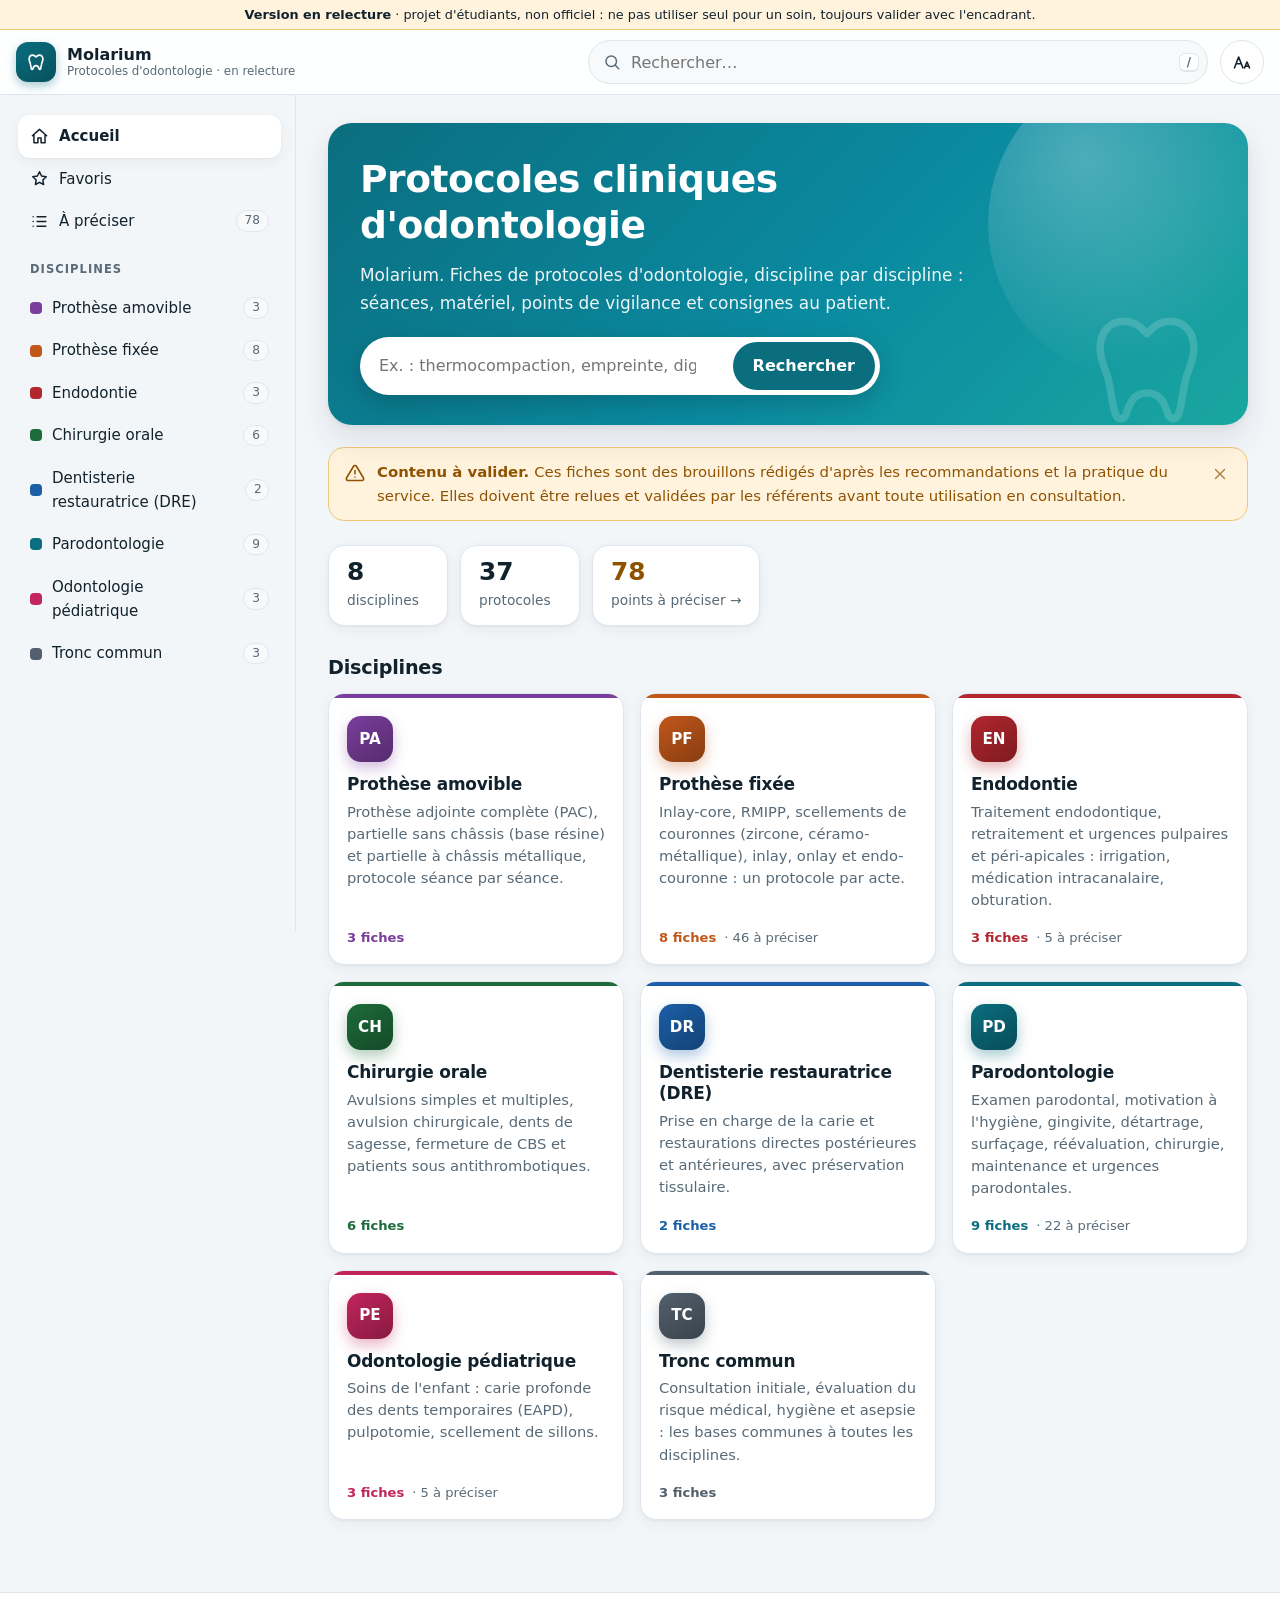
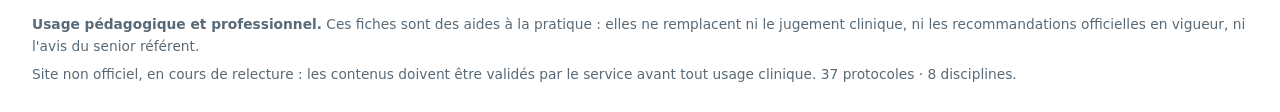
==== molarium-github (4)/index.html @ 72cf645a "Add files via upload" ====
<!DOCTYPE html>
<html lang="fr">
<head>
  <meta charset="utf-8">
  <meta name="viewport" content="width=device-width, initial-scale=1, viewport-fit=cover">
  <title>Molarium – Protocoles d'odontologie</title>
  <meta name="robots" content="noindex, nofollow, noarchive">
  <meta name="description" content="Molarium : fiches de protocoles d'odontologie (version en relecture).">
  <meta name="theme-color" content="#0b6e7f">
  <meta name="color-scheme" content="light">
  <meta name="apple-mobile-web-app-capable" content="yes">
  <meta name="apple-mobile-web-app-title" content="Molarium">
  <link rel="icon" href="data:image/svg+xml,%3Csvg xmlns='http://www.w3.org/2000/svg' viewBox='0 0 32 32'%3E%3Crect width='32' height='32' rx='8' fill='%230b6e7f'/%3E%3Cpath d='M16 10c-1.3-1.5-3-2.300-4.800-2.300C8.500 7.700 7 10 7 12.800c0 2.300.9 3.700 1.500 5.700.5 2.100.6 4.600 1.300 6.300.3 1 1.500 1 1.800 0 .6-1.500 1-4 4.400-4s3.800 2.500 4.400 4c.3 1 1.500 1 1.800 0 .7-1.700.8-4.200 1.300-6.300.6-2 1.500-3.400 1.500-5.700 0-2.800-1.500-5.100-4.200-5.100-1.800 0-3.500.8-4.800 2.300z' fill='none' stroke='%23fff' stroke-width='1.600' stroke-linejoin='round'/%3E%3C/svg%3E">
  <link rel="stylesheet" href="css/style.css">
</head>
<body>
  <a class="skip" href="#main">Aller au contenu</a>
  <div class="beta-bar" role="note"><strong>Version en relecture</strong> · projet d'étudiants, non officiel : ne pas utiliser seul pour un soin, toujours valider avec l'encadrant.</div>

  <header class="topbar">
    <div class="topbar-in">
      <button class="icon-btn only-narrow" id="menuBtn" type="button" aria-label="Ouvrir le menu des disciplines" aria-controls="sidebar" aria-expanded="false"></button>
      <a class="brand" href="#/" aria-label="Accueil">
        <span class="brand-mark" id="brandMark" aria-hidden="true"></span>
        <span class="brand-txt"><strong>Molarium</strong><small>Protocoles d'odontologie · en relecture</small></span>
      </a>
      <div class="search-wrap">
        <form class="search" role="search" id="searchForm" autocomplete="off">
          <span class="search-ico" id="searchIco" aria-hidden="true"></span>
          <input id="q" type="search" placeholder="Rechercher…" aria-label="Rechercher" aria-autocomplete="list" aria-controls="suggest" enterkeyhint="search">
          <kbd class="only-wide" aria-hidden="true">/</kbd>
        </form>
        <div class="suggest" id="suggest" role="listbox" hidden></div>
      </div>
      <button class="icon-btn" id="textBtn" type="button" aria-label="Taille du texte" title="Taille du texte"></button>
    </div>
  </header>

  <div class="shell">
    <aside class="sidebar" id="sidebar" aria-label="Disciplines"></aside>
    <div class="scrim" id="scrim"></div>
    <main id="main" tabindex="-1"></main>
  </div>

  <nav class="tabbar" id="tabbar" aria-label="Navigation principale"></nav>

  <footer class="footer">
    <div class="foot-in">
      <p><strong>Usage pédagogique et professionnel.</strong> Ces fiches sont des aides à la pratique : elles ne remplacent ni le jugement clinique, ni les recommandations officielles en vigueur, ni l'avis du senior référent.</p>
      <p class="muted">Site non officiel, en cours de relecture : les contenus doivent être validés par le service avant tout usage clinique. <span id="footStats"></span></p>
    </div>
  </footer>

  <script src="data/commun.js"></script>
  <script src="data/prothese-amovible.js"></script>
  <script src="data/prothese-fixee.js"></script>
  <script src="data/endodontie.js"></script>
  <script src="data/chirurgie.js"></script>
  <script src="data/dre.js"></script>
  <script src="data/parodontologie.js"></script>
  <script src="data/pedodontie.js"></script>
  <script src="js/app.js"></script>
</body>
</html>
---- molarium-github (4)/css/style.css ----
/* ============ Jetons de design ============ */
:root{
  color-scheme:light;
  --bg:#f3f6f9; --surface:#ffffff; --surface-2:#f7f9fb; --ink:#12222d; --muted:#586a77; --line:#e0e6ed;
  --brand:#0b6e7f; --brand-ink:#ffffff; --brand-soft:#e1f1f3; --brand-strong:#07505c;
  --warn:#8f5200; --warn-bg:#fff3de; --warn-line:#f0c677;
  --danger:#9d2327; --danger-bg:#fdeced; --danger-line:#efb1b3;
  --ok:#1b6a39; --ok-bg:#e5f4ea;
  --radius:16px; --radius-sm:10px;
  --shadow-1:0 1px 2px rgba(18,34,45,.05),0 4px 14px rgba(18,34,45,.05);
  --shadow-2:0 2px 6px rgba(18,34,45,.06),0 14px 32px rgba(18,34,45,.10);
  --topbar-h:64px; --tocbar-h:50px; --sidebar-w:296px; --tabbar-h:62px;
  --font:"Inter",system-ui,-apple-system,"Segoe UI",Roboto,"Helvetica Neue",Arial,sans-serif;
  --d:var(--brand); --scale:1;
}
*{box-sizing:border-box}
html{font-size:calc(100% * var(--scale));scroll-behavior:smooth;scroll-padding-top:calc(var(--topbar-h) + var(--tocbar-h) + 56px);-webkit-text-size-adjust:100%}
body{margin:0;background:var(--bg);color:var(--ink);font:400 1rem/1.62 var(--font);-webkit-font-smoothing:antialiased;text-rendering:optimizeLegibility}
a{color:var(--brand)}
h1,h2,h3{line-height:1.22;margin:0 0 .5em;letter-spacing:-.012em}
h1{font-size:clamp(1.65rem,3.4vw,2.35rem);font-weight:760}
h2{font-size:1.2rem;font-weight:700}
h3{font-size:1.04rem;font-weight:650}
p{margin:0 0 .8em}
.muted{color:var(--muted)}
button{font:inherit;color:inherit}
svg{display:block}
:focus-visible{outline:3px solid var(--brand);outline-offset:2px;border-radius:6px}
.skip{position:absolute;left:-999px;top:0;background:var(--brand);color:var(--brand-ink);padding:8px 14px;z-index:200}
.skip:focus{left:8px;top:8px}
.icon-btn.only-narrow,.only-narrow{display:none}
@media (prefers-reduced-motion:reduce){*{transition:none!important;animation:none!important;scroll-behavior:auto!important}}

/* ============ Barre du haut ============ */
.topbar{position:sticky;top:0;z-index:80;background:color-mix(in srgb,var(--surface) 92%,transparent);backdrop-filter:saturate(160%) blur(12px);-webkit-backdrop-filter:saturate(160%) blur(12px);border-bottom:1px solid var(--line);padding-top:env(safe-area-inset-top)}
.topbar-in{height:var(--topbar-h);display:flex;align-items:center;gap:12px;padding:0 16px;max-width:1500px;margin:0 auto}
.brand{display:flex;align-items:center;gap:11px;text-decoration:none;color:var(--ink);flex:none}
.brand-mark{display:grid;place-items:center;width:40px;height:40px;border-radius:12px;background:linear-gradient(145deg,var(--brand),var(--brand-strong));color:#fff;box-shadow:0 4px 10px color-mix(in srgb,var(--brand) 35%,transparent)}
.brand-txt{display:flex;flex-direction:column;line-height:1.15}
.brand-txt strong{font-size:1rem;font-weight:740}
.brand-txt small{color:var(--muted);font-size:.74rem}
.search-wrap{position:relative;flex:1;max-width:620px;margin-left:auto}
.search{display:flex;align-items:center;gap:8px;background:var(--surface-2);border:1px solid var(--line);border-radius:999px;padding:0 8px 0 14px;height:44px;transition:border-color .15s,box-shadow .15s,background .15s}
.search:focus-within{border-color:var(--brand);background:var(--surface);box-shadow:0 0 0 4px color-mix(in srgb,var(--brand) 18%,transparent)}
.search-ico{color:var(--muted);display:grid}
.search input{flex:1;min-width:0;border:0;background:transparent;font:inherit;font-size:1rem;color:var(--ink);outline:none;height:100%}
.search input::-webkit-search-cancel-button{display:none}
kbd{font:600 .74rem var(--font);color:var(--muted);border:1px solid var(--line);border-bottom-width:2px;border-radius:6px;padding:1px 7px;background:var(--surface)}
.icon-btn{flex:none;display:grid;place-items:center;width:44px;height:44px;border-radius:50%;border:1px solid var(--line);background:var(--surface);color:var(--ink);cursor:pointer;transition:background .15s,border-color .15s}
.icon-btn:hover{background:var(--brand-soft);border-color:var(--brand)}
.icon-btn[aria-pressed="true"]{background:var(--brand-soft);border-color:var(--brand);color:var(--brand)}
.suggest{position:absolute;left:0;right:0;top:calc(100% + 8px);background:var(--surface);border:1px solid var(--line);border-radius:var(--radius);box-shadow:var(--shadow-2);overflow:hidden;z-index:90;max-height:70vh;overflow-y:auto}
.suggest a{display:flex;align-items:center;gap:12px;padding:11px 14px;text-decoration:none;color:var(--ink);border-bottom:1px solid var(--line)}
.suggest a:last-child{border-bottom:0}
.suggest a:hover,.suggest a.on{background:var(--brand-soft)}
.suggest .dot{width:10px;height:10px;border-radius:50%;background:var(--d);flex:none}
.suggest small{display:block;color:var(--muted);font-size:.8rem}
.suggest .all{justify-content:center;color:var(--brand);font-weight:650}

/* ============ Cadre ============ */
.shell{display:grid;grid-template-columns:var(--sidebar-w) minmax(0,1fr);max-width:1500px;margin:0 auto;min-height:calc(100vh - var(--topbar-h))}
main{padding:28px 32px 72px;outline:none;min-width:0}
.sidebar{position:sticky;top:var(--topbar-h);align-self:start;height:calc(100vh - var(--topbar-h));overflow-y:auto;padding:20px 14px 28px 18px;border-right:1px solid var(--line);scrollbar-width:thin}
.side-link,.side-disc{display:flex;align-items:center;gap:10px;width:100%;padding:9px 12px;border-radius:12px;color:var(--ink);text-decoration:none;border:0;background:transparent;cursor:pointer;text-align:left;font-size:.94rem}
.side-link:hover,.side-disc:hover{background:var(--surface)}
.side-link.on,.side-disc.on{background:var(--surface);box-shadow:var(--shadow-1);font-weight:650}
.side-link .badge,.side-disc .badge{margin-left:auto;font-size:.76rem;color:var(--muted);background:var(--surface-2);border:1px solid var(--line);border-radius:999px;padding:0 8px;min-width:24px;text-align:center}
.side-title{margin:18px 12px 8px;font-size:.72rem;letter-spacing:.09em;text-transform:uppercase;color:var(--muted);font-weight:700}
.side-disc .dot{width:12px;height:12px;border-radius:4px;background:var(--d);flex:none}
.side-sub{margin:2px 0 8px 22px;padding-left:10px;border-left:2px solid var(--line);display:none}
.side-disc.on+.side-sub{display:block}
.side-sub a{display:block;padding:6px 10px;border-radius:8px;color:var(--muted);text-decoration:none;font-size:.88rem;line-height:1.35}
.side-sub a:hover{color:var(--ink);background:var(--surface)}
.side-sub a.on{color:var(--brand);font-weight:650;background:var(--brand-soft)}
.scrim{display:none}

/* ============ Bandeau d'avertissement ============ */
.banner{display:flex;gap:12px;align-items:flex-start;background:var(--warn-bg);border:1px solid var(--warn-line);color:var(--warn);border-radius:var(--radius);padding:12px 16px;margin-bottom:24px;font-size:.93rem}
.banner svg{flex:none;margin-top:3px}
.banner p{margin:0}
.banner button{margin-left:auto;flex:none;background:none;border:0;color:inherit;cursor:pointer;opacity:.7;padding:2px}

/* ============ Accueil ============ */
.hero{position:relative;overflow:hidden;border-radius:24px;padding:34px 32px 30px;margin-bottom:22px;color:#fff;background:linear-gradient(135deg,#0b6e7f 0%,#0a8aa0 55%,#1aa6a0 100%);box-shadow:var(--shadow-2)}
.hero::after{content:"";position:absolute;right:-60px;top:-60px;width:320px;height:320px;border-radius:50%;background:radial-gradient(circle at 30% 30%,rgba(255,255,255,.26),rgba(255,255,255,0) 68%)}
.hero h1{color:#fff;margin-bottom:.35em;max-width:18ch}
.hero p{color:rgba(255,255,255,.92);max-width:56ch;font-size:1.06rem;margin-bottom:20px}
.hero-search{display:flex;gap:8px;max-width:520px;background:#fff;border-radius:999px;padding:5px;box-shadow:0 8px 24px rgba(0,0,0,.18)}
.hero-search input{flex:1;min-width:0;border:0;background:transparent;font:inherit;font-size:1rem;padding:0 14px;color:#12222d;outline:none}
.hero-search button{border:0;border-radius:999px;background:var(--brand);color:#fff;font-weight:650;padding:11px 20px;cursor:pointer}
.hero-tooth{position:absolute;right:26px;bottom:-18px;width:150px;height:150px;color:rgba(255,255,255,.16)}
.stats{display:flex;flex-wrap:wrap;gap:12px;margin:0 0 26px}
.stat{background:var(--surface);border:1px solid var(--line);border-radius:var(--radius);padding:12px 18px;min-width:120px;box-shadow:var(--shadow-1)}
.stat b{display:block;font-size:1.55rem;line-height:1.15;font-weight:760}
.stat span{color:var(--muted);font-size:.86rem}
.stat.link{text-decoration:none;color:inherit;transition:transform .15s,border-color .15s}
.stat.link:hover{transform:translateY(-2px);border-color:var(--warn-line)}
.stat.link b{color:var(--warn)}
.section-title{display:flex;align-items:baseline;gap:10px;margin:30px 0 14px}
.section-title h2{margin:0}
.section-title a{margin-left:auto;font-size:.9rem;text-decoration:none}
.grid{display:grid;grid-template-columns:repeat(auto-fill,minmax(250px,1fr));gap:16px}
.card{position:relative;display:flex;flex-direction:column;gap:6px;background:var(--surface);border:1px solid var(--line);border-radius:var(--radius);padding:18px 18px 16px;text-decoration:none;color:var(--ink);box-shadow:var(--shadow-1);transition:transform .16s,box-shadow .16s,border-color .16s;overflow:hidden}
.card::before{content:"";position:absolute;left:0;right:0;top:0;height:4px;background:var(--d)}
.card:hover{transform:translateY(-3px);box-shadow:var(--shadow-2);border-color:color-mix(in srgb,var(--d) 50%,var(--line))}
.card h3{margin:0;font-size:1.06rem}
.card p{margin:0;color:var(--muted);font-size:.92rem;line-height:1.5}
.card .meta{margin-top:auto;padding-top:10px;display:flex;align-items:center;gap:8px;font-size:.82rem;color:var(--muted)}
.card .meta b{color:var(--d);font-weight:700}
.badge-ico{display:grid;place-items:center;width:46px;height:46px;border-radius:14px;font-weight:760;font-size:.95rem;color:#fff;margin:4px 0 6px;background:linear-gradient(145deg,var(--d),color-mix(in srgb,var(--d) 70%,#000));box-shadow:0 6px 14px color-mix(in srgb,var(--d) 35%,transparent)}
.rail{display:flex;gap:12px;overflow-x:auto;padding:2px 2px 12px;scroll-snap-type:x proximity;scrollbar-width:thin}
.rail .pcard{flex:0 0 min(280px,78vw);scroll-snap-align:start}

/* ============ Fil d'Ariane, entêtes ============ */
.crumbs{display:flex;flex-wrap:wrap;gap:6px;font-size:.86rem;color:var(--muted);margin-bottom:14px}
.crumbs a{color:var(--muted);text-decoration:none}
.crumbs a:hover{color:var(--brand);text-decoration:underline}
.page-head{position:relative;border:1px solid var(--line);border-radius:22px;padding:24px 26px 22px;margin-bottom:22px;background:linear-gradient(135deg,color-mix(in srgb,var(--d) 13%,var(--surface)),var(--surface) 62%);box-shadow:var(--shadow-1);overflow:hidden}
.page-head::before{content:"";position:absolute;left:0;top:0;bottom:0;width:6px;background:var(--d)}
.page-head h1{margin-bottom:.3em}
.psum{color:var(--muted);font-size:1.04rem;max-width:72ch;margin-bottom:0}

/* ============ Cartes de protocole ============ */
.plist{display:grid;gap:12px;grid-template-columns:repeat(auto-fill,minmax(min(100%,420px),1fr))}
.pcard{position:relative;display:flex;flex-direction:column;gap:6px;background:var(--surface);border:1px solid var(--line);border-radius:var(--radius);padding:16px 18px 14px;text-decoration:none;color:var(--ink);box-shadow:var(--shadow-1);transition:transform .15s,box-shadow .15s,border-color .15s}
.pcard::before{content:"";position:absolute;left:0;top:14px;bottom:14px;width:4px;border-radius:0 4px 4px 0;background:var(--d)}
.pcard:hover{transform:translateY(-2px);box-shadow:var(--shadow-2);border-color:color-mix(in srgb,var(--d) 45%,var(--line))}
.pcard h3{margin:0;padding-right:34px}
.pcard p{margin:0;color:var(--muted);font-size:.9rem;line-height:1.5;display:-webkit-box;-webkit-line-clamp:3;-webkit-box-orient:vertical;overflow:hidden}
.pcard .disc{font-size:.78rem;font-weight:650;color:var(--d);letter-spacing:.02em}
.pcard .fav{position:absolute;right:8px;top:8px}
.fav-btn{display:grid;place-items:center;width:38px;height:38px;border-radius:50%;border:0;background:transparent;color:var(--muted);cursor:pointer}
.fav-btn:hover{background:var(--brand-soft);color:var(--brand)}
.fav-btn.on{color:#e0a100}
.fav-btn.on svg{fill:currentColor}

/* ============ Pastilles ============ */
.chips{display:flex;flex-wrap:wrap;gap:7px;margin:8px 0 0}
.chip{font-size:.76rem;line-height:1.5;padding:1px 10px;border-radius:999px;background:var(--brand-soft);color:var(--brand);font-weight:650;white-space:nowrap}
.chip.draft{background:var(--warn-bg);color:var(--warn);border:1px solid var(--warn-line)}
.chip.valid{background:var(--ok-bg);color:var(--ok)}
.chip.plain{background:var(--surface-2);color:var(--muted);border:1px solid var(--line);font-weight:550}
.chip.src{background:var(--surface);color:var(--ok);border:1px solid color-mix(in srgb,var(--ok) 45%,var(--line));font-weight:650;white-space:normal}
.chip.todo-c{background:var(--warn-bg);color:var(--warn);border:1px dashed var(--warn-line)}
.chip.hosp{background:var(--brand);color:var(--brand-ink)}
.todo{background:var(--warn-bg);color:var(--warn);border:1px dashed var(--warn-line);border-radius:6px;padding:0 6px;font-size:.88em}

/* ============ Boutons ============ */
.actions{display:flex;flex-wrap:wrap;gap:8px;margin:16px 0 0}
.btn{display:inline-flex;align-items:center;gap:8px;font-size:.9rem;font-weight:550;padding:9px 14px;min-height:42px;border-radius:12px;border:1px solid var(--line);background:var(--surface);color:var(--ink);cursor:pointer;text-decoration:none;transition:border-color .15s,color .15s,background .15s}
.btn:hover{border-color:var(--brand);color:var(--brand)}
.btn.on{background:var(--brand-soft);border-color:var(--brand);color:var(--brand)}
.btn.primary{background:var(--brand);color:var(--brand-ink);border-color:var(--brand)}
.btn.primary:hover{background:var(--brand-strong);color:#fff}
.btn.fav-on svg{fill:#e0a100;color:#e0a100}

/* ============ Page protocole ============ */
.pwrap{display:grid;grid-template-columns:minmax(0,1fr);gap:28px}
@media (min-width:1280px){.pwrap{grid-template-columns:minmax(0,1fr) 220px}}
.toc-side{display:none}
@media (min-width:1280px){
  .toc-side{display:block;position:sticky;top:calc(var(--topbar-h) + 18px);align-self:start;font-size:.88rem}
  .toc-bar{display:none}
}
.toc-side strong{display:block;margin-bottom:8px;color:var(--muted);text-transform:uppercase;letter-spacing:.08em;font-size:.72rem}
.toc-side a{display:block;padding:6px 12px;border-left:2px solid var(--line);color:var(--muted);text-decoration:none;line-height:1.35}
.toc-side a:hover{color:var(--ink);border-color:var(--brand)}
.toc-side a.on{color:var(--brand);border-color:var(--brand);font-weight:650;background:linear-gradient(90deg,var(--brand-soft),transparent)}
.toc-bar{position:sticky;top:calc(var(--topbar-h) + env(safe-area-inset-top));z-index:50;margin:0 -32px 16px;padding:6px 32px;height:var(--tocbar-h);align-items:center;background:color-mix(in srgb,var(--bg) 92%,transparent);backdrop-filter:blur(10px);-webkit-backdrop-filter:blur(10px);display:flex;gap:8px;overflow-x:auto;scrollbar-width:none;border-bottom:1px solid var(--line)}
.toc-bar::-webkit-scrollbar{display:none}
.toc-bar a{flex:none;text-decoration:none;font-size:.84rem;font-weight:550;color:var(--muted);padding:5px 12px;border-radius:999px;border:1px solid var(--line);background:var(--surface)}
.toc-bar a.on{background:var(--brand);border-color:var(--brand);color:var(--brand-ink)}
@media (min-width:1280px){.toc-bar{display:none}}

.acc{background:var(--surface);border:1px solid var(--line);border-radius:var(--radius);margin-bottom:14px;box-shadow:var(--shadow-1);overflow:clip}
.acc>summary{display:flex;align-items:center;gap:10px;padding:15px 18px;cursor:pointer;list-style:none;user-select:none}
.acc>summary::-webkit-details-marker{display:none}
.acc>summary h2{margin:0;flex:1;font-size:1.1rem}
.acc>summary .chev{color:var(--muted);transition:transform .2s}
.acc[open]>summary .chev{transform:rotate(180deg)}
.acc>summary .cnt{font-size:.78rem;color:var(--muted);background:var(--surface-2);border:1px solid var(--line);border-radius:999px;padding:0 9px}
.acc-body{padding:2px 20px 18px}
.acc ul{margin:0;padding-left:1.2em}
.acc li{margin:.32em 0}
.acc.hosp{border:2px solid var(--brand);background:linear-gradient(180deg,var(--brand-soft),var(--surface) 70%)}
.acc.hosp>summary h2{color:var(--brand-strong)}
.acc.alert{background:var(--danger-bg);border-color:var(--danger-line)}
.acc.alert>summary h2{color:var(--danger)}
.acc.todo-acc{background:var(--warn-bg);border-color:var(--warn-line);box-shadow:none}
.acc.todo-acc>summary h2{color:var(--warn)}
.two{display:grid;grid-template-columns:1fr 1fr;gap:16px}
.two>div h3{font-size:.84rem;text-transform:uppercase;letter-spacing:.07em;color:var(--muted);margin-bottom:6px}
.refs li{font-size:.9rem;color:var(--muted);word-break:break-word}
.hint{font-size:.88rem;color:var(--muted);margin:0 0 8px}

/* ============ Étapes ============ */
.progress-wrap{padding:4px 0 14px}
.progress{display:flex;align-items:center;gap:12px;font-size:.84rem;color:var(--muted)}
.progress .bar{flex:1;height:8px;background:var(--line);border-radius:99px;overflow:hidden}
.progress .bar i{display:block;height:100%;width:0;background:linear-gradient(90deg,var(--brand),#1aa6a0);border-radius:99px;transition:width .3s}
.steps{list-style:none;margin:0;padding:0;counter-reset:step}
.step{scroll-margin-top:calc(var(--topbar-h) + var(--tocbar-h) + 64px);position:relative;display:grid;grid-template-columns:44px 1fr;gap:14px;padding:6px 0 22px}
.step::before{content:"";position:absolute;left:21px;top:46px;bottom:0;width:2px;background:var(--line)}
.step:last-child{padding-bottom:4px}
.step:last-child::before{display:none}
.step-n{counter-increment:step;position:relative;z-index:1;width:44px;height:44px;border-radius:50%;border:2px solid var(--brand);background:var(--surface);color:var(--brand);display:grid;place-items:center;font-weight:740;font-size:1rem;cursor:pointer;transition:background .15s,color .15s,transform .1s}
.step-n::before{content:counter(step)}
.step-n:active{transform:scale(.94)}
.step.done .step-n{background:var(--brand);color:var(--brand-ink)}
.step.done .step-n::before{content:"✓"}
.step.done::before{background:var(--brand)}
.step.done h3{color:var(--muted);text-decoration:line-through;text-decoration-thickness:1px}
.step h3{margin:10px 0 6px}
.step-body ul{margin:.2em 0 .3em;padding-left:1.15em}
.step-body li{margin:.28em 0}
.mat{display:flex;flex-wrap:wrap;align-items:center;gap:6px;margin-top:10px}
.mat .lbl{font-size:.74rem;font-weight:700;letter-spacing:.07em;text-transform:uppercase;color:var(--muted);margin-right:2px}
.mat .m{font-size:.8rem;background:var(--surface-2);border:1px solid var(--line);border-radius:8px;padding:2px 9px;color:var(--ink)}
.valid{display:inline-flex;align-items:center;gap:7px;margin-top:10px;font-size:.86rem;font-weight:650;color:var(--ok);background:var(--ok-bg);border-radius:10px;padding:5px 11px}
.tip{margin-top:10px;font-size:.9rem;color:var(--muted);border-left:3px solid var(--brand);padding:2px 0 2px 12px}
.reset{font-size:.84rem;background:none;border:0;color:var(--muted);cursor:pointer;text-decoration:underline;padding:6px 0}

/* ============ Recherche, vides, liens ============ */
mark{background:#ffe27a;color:#000;border-radius:3px;padding:0 2px}
.empty{padding:44px 0;text-align:center;color:var(--muted)}
.todo-list{margin:0;padding:0;list-style:none}
.todo-list li{margin:.35em 0}
.todo-disc{margin:22px 0 10px;display:flex;align-items:center;gap:10px}
.todo-disc i{width:12px;height:12px;border-radius:4px;background:var(--d)}
.todo-disc h2{margin:0}
.todo-card{background:var(--surface);border:1px solid var(--line);border-radius:var(--radius);padding:14px 18px;margin-bottom:12px;box-shadow:var(--shadow-1)}
.todo-card h3{margin:0 0 6px;display:flex;gap:8px;align-items:baseline;flex-wrap:wrap}
.todo-card h3 a{color:var(--ink);text-decoration:none}
.todo-card h3 a:hover{color:var(--brand)}
.todo-card ul{margin:0;padding-left:1.2em;font-size:.92rem}
.toolbar{display:flex;flex-wrap:wrap;gap:8px;align-items:center;margin:0 0 6px}
.filters{display:flex;gap:8px;overflow-x:auto;padding-bottom:6px;scrollbar-width:thin}
.filters button{flex:none;border:1px solid var(--line);background:var(--surface);border-radius:999px;padding:6px 14px;cursor:pointer;font-size:.88rem}
.filters button.on{background:var(--brand);color:var(--brand-ink);border-color:var(--brand)}

/* ============ Pied de page, barre mobile ============ */
.footer{border-top:1px solid var(--line);background:var(--surface);font-size:.86rem;color:var(--muted)}
.foot-in{max-width:1500px;margin:0 auto;padding:20px 32px}
.footer p{margin:0 0 6px}
.tabbar{display:none}
.toast{position:fixed;left:50%;bottom:calc(var(--tabbar-h) + 24px + env(safe-area-inset-bottom));transform:translateX(-50%);background:var(--ink);color:var(--bg);padding:10px 18px;border-radius:999px;font-size:.9rem;z-index:300;box-shadow:var(--shadow-2)}

/* ============ Tablette et téléphone ============ */
@media (max-width:1000px){
  .icon-btn.only-narrow{display:grid}
  .only-narrow{display:grid}
  .only-wide{display:none}
  .shell{grid-template-columns:1fr}
  main{padding:20px 16px 96px}
  .sidebar{position:fixed;left:0;top:0;bottom:0;height:auto;width:min(86vw,340px);z-index:120;background:var(--bg);transform:translateX(-102%);transition:transform .25s ease;padding-top:calc(20px + env(safe-area-inset-top));box-shadow:var(--shadow-2)}
  .sidebar.open{transform:none}
  .scrim{display:block;position:fixed;inset:0;background:rgba(8,18,24,.5);z-index:110;opacity:0;pointer-events:none;transition:opacity .25s}
  .scrim.on{opacity:1;pointer-events:auto}
  .toc-bar{margin:0 -16px 14px;padding:6px 16px}
  .tabbar{display:grid;grid-template-columns:repeat(4,1fr);position:fixed;left:0;right:0;bottom:0;z-index:90;height:calc(var(--tabbar-h) + env(safe-area-inset-bottom));padding-bottom:env(safe-area-inset-bottom);background:color-mix(in srgb,var(--surface) 94%,transparent);backdrop-filter:blur(14px);-webkit-backdrop-filter:blur(14px);border-top:1px solid var(--line)}
  .tabbar a,.tabbar button{display:flex;flex-direction:column;align-items:center;justify-content:center;gap:3px;border:0;background:none;color:var(--muted);font-size:.72rem;font-weight:600;text-decoration:none;cursor:pointer;position:relative}
  .tabbar .on{color:var(--brand)}
  .tabbar .n{position:absolute;top:6px;left:calc(50% + 8px);background:var(--warn);color:#fff;border-radius:999px;font-size:.66rem;padding:0 6px;line-height:1.5}
  .footer{padding-bottom:calc(var(--tabbar-h) + 12px)}
  .foot-in{padding:18px 16px}
  .hero{padding:26px 20px 22px;border-radius:20px}
  .hero-tooth{width:110px;height:110px;right:10px}
  .progress-wrap{position:sticky;top:calc(var(--topbar-h) + var(--tocbar-h) + env(safe-area-inset-top));z-index:20;background:var(--surface);padding:6px 0 8px;margin:0 -2px;border-bottom:1px solid var(--line)}
  html{scroll-padding-bottom:calc(var(--tabbar-h) + 28px)}
}
@media (max-width:620px){
  .topbar-in{gap:8px;padding:0 10px}
  .brand-txt small{display:none}
  .brand-txt strong{font-size:.92rem}
  .search-wrap{margin-left:0;min-width:0}
  #textBtn{display:none}
  .two{grid-template-columns:1fr}
  .page-head{padding:18px 18px 16px;border-radius:18px}
  .plist{grid-template-columns:1fr}
  .grid{grid-template-columns:1fr 1fr;gap:12px}
  .card{padding:14px 14px 12px}
  .card p{display:none}
  .badge-ico{width:40px;height:40px;border-radius:12px;font-size:.85rem}
  .step{grid-template-columns:38px 1fr;gap:10px}
  .step-n{width:38px;height:38px}
  .step::before{left:18px;top:40px}
  .acc-body{padding:2px 14px 14px}
  .acc>summary{padding:14px}
  .hero-search button{padding:10px 14px}
}
@media (max-width:620px){
  .hero-tooth{display:none}
  .stats{display:grid;grid-template-columns:repeat(3,1fr);gap:8px}
  .stat{min-width:0;padding:10px 12px}
  .stat b{font-size:1.3rem}
  .stat span{font-size:.76rem}
  .chip{white-space:normal}
  .psum{font-size:.95rem}
  .page-head h1{font-size:1.55rem}
  .hero h1{font-size:1.65rem}
  .hero p{font-size:1rem}
}
@media (max-width:420px){
  .brand-txt{display:none}
}

/* ============ Impression ============ */
@media print{
  :root{--bg:#fff;--surface:#fff;--ink:#000;--muted:#333;--line:#bbb}
  body{background:#fff;color:#000;font-size:11pt}
  .topbar,.sidebar,.tabbar,.footer,.actions,.toc-bar,.toc-side,.crumbs,.reset,.banner,.scrim,.fav-btn,.progress-wrap,.toast{display:none!important}
  .shell{display:block}
  main{padding:0}
  .acc,.page-head,.step{box-shadow:none;break-inside:avoid;background:#fff}
  .acc>summary .chev{display:none}
  .two{display:block}
  a{color:#000;text-decoration:none}
  .print-head{display:block!important}
}
.print-head{display:none;border-bottom:2px solid #000;margin-bottom:12px;padding-bottom:6px;font-size:10pt}

.beta-bar{background:var(--warn-bg);color:var(--text);border-bottom:1px solid var(--warn-line);text-align:center;font-size:.8rem;line-height:1.35;padding:6px 12px}
@media print{.beta-bar{display:none!important}}

/* ============ Lisibilité des fiches (v2) ============ */
/* mots clés : surligneur discret */
.acc-body strong,.overview strong,.step-body strong{font-weight:700;background:linear-gradient(transparent 58%,color-mix(in srgb,var(--d,var(--brand)) 22%,transparent) 58%);border-radius:2px}
.kv-k,.kv-k strong,.hint strong{background:none}

/* titres de section */
.acc>summary{padding:16px 18px;gap:12px}
.acc>summary h2{font-size:1.32rem;font-weight:800;letter-spacing:-.02em}
.acc-ico{flex:none;display:grid;place-items:center;width:38px;height:38px;border-radius:11px;background:color-mix(in srgb,var(--d,var(--brand)) 14%,var(--surface));color:var(--d,var(--brand))}
.acc.hosp .acc-ico{background:var(--brand);color:var(--brand-ink)}
.acc.alert .acc-ico{background:var(--danger);color:var(--danger-bg)}
.acc.todo-acc .acc-ico{background:var(--warn);color:var(--warn-bg)}
.acc.sec-blue .acc-ico{background:color-mix(in srgb,#2b6cb0 14%,var(--surface));color:#2b6cb0}
.acc.sec-ok .acc-ico{background:var(--ok-bg);color:var(--ok)}
.acc.sec-warn .acc-ico{background:var(--warn-bg);color:var(--warn)}
.acc.sec-danger .acc-ico{background:var(--danger-bg);color:var(--danger)}
.acc.sec-grey .acc-ico{background:var(--surface-2);color:var(--muted)}
.acc.sec-ok{border-left:5px solid var(--ok)}
.acc.sec-warn{border-left:5px solid var(--warn)}
.acc.sec-danger{border-left:5px solid var(--danger)}
.acc.sec-blue{border-left:5px solid #2b6cb0}
.acc.sec-grey{border-left:5px solid var(--line)}
.acc.alert{border-left:5px solid var(--danger)}
.acc.main-acc{border:2px solid var(--d,var(--brand));box-shadow:var(--shadow-2)}
.acc.main-acc>summary{background:color-mix(in srgb,var(--d,var(--brand)) 9%,var(--surface))}
.acc.main-acc>summary h2{font-size:1.5rem}
.acc.main-acc .acc-ico{background:var(--d,var(--brand));color:#fff}

/* listes : puces colorées, plus d'air */
.acc-body>ul>li,.acc-body .two ul>li,.refs ul>li{margin:.5em 0}
.acc ul{padding-left:1.15em}
.acc ul>li::marker{color:var(--d,var(--brand));font-size:1.05em}
.acc.alert ul>li::marker{color:var(--danger)}
.two h3{font-size:.78rem;letter-spacing:.09em;text-transform:uppercase;color:var(--muted);padding-bottom:6px;border-bottom:2px solid var(--line);margin-bottom:8px}

/* encadré CHU : étiquette + valeur */
.kv{display:flex;flex-direction:column;gap:2px;margin-top:6px}
.kv-row{display:grid;grid-template-columns:minmax(120px,190px) 1fr;gap:6px 16px;padding:9px 12px;border-radius:10px;align-items:baseline}
.kv-row:nth-child(odd){background:color-mix(in srgb,var(--brand) 7%,transparent)}
.kv-k{font-weight:800;color:var(--brand-strong);font-size:.93rem;line-height:1.35}
.kv-v{min-width:0}
.kv-full{grid-template-columns:1fr}
.kv-full .kv-v{font-weight:600}
.hint{font-size:.88rem;color:var(--muted)}

/* aperçu */
.overview{background:var(--surface);border:1px solid var(--line);border-radius:var(--radius);padding:18px;margin-bottom:14px;box-shadow:var(--shadow-1)}
.overview h2{font-size:1.32rem;font-weight:800;margin:0 0 12px}
.ov-h{font-size:.78rem;letter-spacing:.09em;text-transform:uppercase;color:var(--muted);margin:16px 0 8px}
.facts{display:grid;grid-template-columns:repeat(auto-fit,minmax(138px,1fr));gap:10px}
.fact{display:flex;align-items:center;gap:10px;background:var(--surface-2);border:1px solid var(--line);border-radius:12px;padding:10px 12px;color:var(--d,var(--brand))}
.fact b{display:block;font-size:1.15rem;font-weight:800;color:var(--ink);line-height:1.15}
.fact small{display:block;color:var(--muted);font-size:.78rem}
.ov-steps{list-style:none;margin:0;padding:0;display:grid;gap:6px}
.ov-steps a{display:flex;align-items:center;gap:12px;text-decoration:none;color:var(--ink);padding:8px 10px;border-radius:12px;border:1px solid transparent;font-weight:600;line-height:1.3}
.ov-steps a:hover{background:var(--surface-2);border-color:var(--line)}
.ov-n{flex:none;min-width:34px;height:34px;border-radius:50%;display:grid;place-items:center;background:var(--d,var(--brand));color:#fff;font-weight:800;font-size:.86rem;padding:0 4px}
.ov-t{flex:1;min-width:0}
.ov-t small{display:block;font-size:.7rem;letter-spacing:.08em;text-transform:uppercase;color:var(--muted);font-weight:700}
.ov-v{flex:none;display:grid;place-items:center;width:24px;height:24px;border-radius:50%;background:var(--ok-bg);color:var(--ok)}

/* étapes */
.step{grid-template-columns:48px 1fr;gap:14px;padding:4px 0 18px}
.step::before{left:23px;top:52px;width:3px;background:color-mix(in srgb,var(--d,var(--brand)) 28%,var(--line))}
.step-n{width:48px;height:48px;border:3px solid var(--d,var(--brand));color:var(--d,var(--brand));font-size:.95rem;font-weight:800}
.step-n::before{content:attr(data-n)}
.step.done .step-n{background:var(--d,var(--brand));color:#fff}
.step.done .step-n::before{content:"✓";font-size:1.15rem}
.step-body{background:var(--surface-2);border:1px solid var(--line);border-top:4px solid var(--d,var(--brand));border-radius:14px;padding:14px 16px 16px;min-width:0}
.step-head{margin-bottom:8px}
.eyebrow{display:inline-block;font-size:.72rem;font-weight:800;letter-spacing:.1em;text-transform:uppercase;color:#fff;background:var(--d,var(--brand));border-radius:999px;padding:2px 10px;margin-bottom:6px}
.step h3{margin:0;font-size:1.28rem;font-weight:800;line-height:1.25;letter-spacing:-.018em}
.step-body ul{margin:.35em 0 .2em;padding-left:1.2em}
.step-body li{margin:.45em 0}
.mat{margin-top:14px;padding:10px 12px;background:var(--surface);border:1px dashed color-mix(in srgb,var(--d,var(--brand)) 55%,var(--line));border-radius:12px;gap:7px}
.mat .lbl{display:inline-flex;align-items:center;gap:6px;color:var(--d,var(--brand));font-weight:800;font-size:.76rem;margin-right:4px}
.mat .m{font-size:.84rem;background:var(--surface-2)}
.valid{display:flex;align-items:flex-start;gap:10px;margin-top:12px;padding:10px 12px;border:2px solid var(--ok);background:var(--ok-bg);color:var(--ok);border-radius:12px;font-weight:600;font-size:.92rem}
.valid svg{flex:none;margin-top:2px}
.valid strong{background:none;color:var(--ok);font-weight:800}
.tip{display:flex;align-items:flex-start;gap:10px;margin-top:12px;padding:10px 12px;border:0;border-left:5px solid var(--warn);background:var(--warn-bg);color:var(--ink);border-radius:4px 12px 12px 4px;font-size:.93rem}
.tip svg{flex:none;margin-top:2px;color:var(--warn)}
.tip strong{background:none;color:var(--warn);font-weight:800}
.step.done .step-body{opacity:.62}

@media (max-width:1000px){
  .acc>summary h2{font-size:1.18rem}
  .acc.main-acc>summary h2{font-size:1.28rem}
  .acc-ico{width:34px;height:34px}
}
@media (max-width:620px){
  .kv-row{grid-template-columns:1fr;gap:2px}
  .step{grid-template-columns:40px 1fr;gap:10px}
  .step-n{width:40px;height:40px;font-size:.85rem}
  .step::before{left:19px;top:46px}
  .step-body{padding:12px 12px 14px}
  .step h3{font-size:1.15rem}
  .overview{padding:14px}
  .facts{grid-template-columns:1fr 1fr}
}
@media print{.overview{break-inside:avoid;box-shadow:none}.step.done .step-body{opacity:1}}

.step-note{margin:4px 0 0;font-size:.85rem;color:var(--muted);font-style:italic}

.step{scroll-margin-top:12px}
.acc,.overview{scroll-margin-top:8px}

/* ---- Préparer la séance ---- */
.no-scroll{overflow:hidden}
.sheet-wrap{position:fixed;inset:0;z-index:400;background:rgba(10,20,28,.5);display:flex;align-items:flex-end;justify-content:center;animation:fadein .15s ease}
.sheet{background:var(--surface);color:var(--ink);width:min(680px,100%);max-height:90vh;max-height:90dvh;display:flex;flex-direction:column;border-radius:22px 22px 0 0;box-shadow:var(--shadow-2);overflow:hidden;animation:slideup .2s ease}
@keyframes fadein{from{opacity:0}to{opacity:1}}
@keyframes slideup{from{transform:translateY(24px);opacity:.6}to{transform:none;opacity:1}}
.sheet-head{display:flex;align-items:flex-start;justify-content:space-between;gap:12px;padding:18px 18px 10px;border-bottom:1px solid var(--line)}
.sheet-head h2{margin:0;font-size:1.35rem;font-weight:800}
.sheet-head p{margin:2px 0 0;font-size:.88rem}
.sheet-body{overflow:auto;padding:14px 18px;flex:1;overscroll-behavior:contain}
.sheet-foot{display:flex;flex-wrap:wrap;gap:8px;padding:12px 18px calc(12px + env(safe-area-inset-bottom));border-top:1px solid var(--line);background:var(--surface-2)}
.sheet-foot .btn.primary{margin-left:auto}
.seg{display:flex;background:var(--surface-2);border:1px solid var(--line);border-radius:12px;padding:3px;margin-bottom:12px}
.seg button{flex:1;border:0;background:none;border-radius:9px;padding:8px;font-weight:650;cursor:pointer;color:var(--muted)}
.seg button.on{background:var(--surface);color:var(--ink);box-shadow:var(--shadow-1)}
.pchips{display:flex;gap:6px;overflow-x:auto;padding-bottom:6px;margin-bottom:8px}
.pchip{flex:none;border:1px solid var(--line);background:var(--surface-2);border-radius:999px;padding:5px 12px;font-size:.84rem;font-weight:650;cursor:pointer;color:var(--ink)}
.pchip.on{background:var(--d,var(--brand));border-color:var(--d,var(--brand));color:#fff}
.prep-prog{margin:4px 0 10px}
.prep-prog strong{font-size:.95rem}
.prep-prog .bar{height:8px;background:var(--surface-2);border:1px solid var(--line);border-radius:99px;overflow:hidden;margin-top:6px}
.prep-prog .bar i{display:block;height:100%;background:var(--ok);border-radius:99px;transition:width .2s}
.prep-done{background:var(--ok-bg);color:var(--ok);border-radius:10px;padding:8px 12px;font-weight:700;margin:0 0 10px}
.prep-group h3{font-size:.8rem;letter-spacing:.08em;text-transform:uppercase;color:var(--muted);margin:14px 0 4px}
.prep-list{list-style:none;margin:0;padding:0}
.prep-list li{border-bottom:1px solid var(--line)}
.prep-list li:last-child{border-bottom:0}
.prep-list label{display:flex;align-items:center;gap:14px;min-height:50px;padding:6px 2px;cursor:pointer;line-height:1.35}
.prep-list input{flex:none;width:24px;height:24px;accent-color:var(--ok);cursor:pointer}
.prep-list li.on span{color:var(--muted);text-decoration:line-through;text-decoration-thickness:1px}
.prep-list strong{background:none}
@media (min-width:700px){.sheet-wrap{align-items:center}.sheet{border-radius:22px;max-height:84vh}}
@media print{.sheet-wrap{display:none!important}}

/* ---- annexes (tableaux et repères) ---- */
.annexe .asec{margin:0 0 14px}
.annexe .asec h3{font-size:1.02rem;font-weight:800;margin:14px 0 6px;color:var(--ink)}
.rtable-wrap{overflow-x:auto;margin:4px 0 6px}
.rtable{width:100%;border-collapse:separate;border-spacing:0;font-size:.93rem;border:1px solid var(--line);border-radius:12px;overflow:hidden}
.rtable th,.rtable td{padding:10px 12px;text-align:left;vertical-align:top;border-bottom:1px solid var(--line);line-height:1.45}
.rtable thead th{background:color-mix(in srgb,var(--d,var(--brand)) 12%,var(--surface));font-size:.74rem;letter-spacing:.07em;text-transform:uppercase;color:var(--ink)}
.rtable tbody th{font-weight:800;width:22%;background:var(--surface-2)}
.rtable tbody tr:last-child th,.rtable tbody tr:last-child td{border-bottom:0}
@media (max-width:620px){
  .rtable,.rtable tbody,.rtable tr,.rtable th,.rtable td{display:block;width:100%}
  .rtable thead{display:none}
  .rtable tbody tr{border-bottom:1px solid var(--line);padding:2px 0 6px}
  .rtable tbody tr:last-child{border-bottom:0}
  .rtable tbody th{background:color-mix(in srgb,var(--d,var(--brand)) 10%,var(--surface));width:100%;border-bottom:0}
  .rtable td{border-bottom:0;padding:4px 12px}
  .rtable td::before{content:attr(data-label);display:block;font-size:.7rem;font-weight:800;letter-spacing:.07em;text-transform:uppercase;color:var(--muted)}
}

/* ---- liste des fiches d'une discipline ---- */
.scroll-hint{display:flex;align-items:center;gap:8px;margin:14px 0 0;font-weight:700;color:var(--d,var(--brand))}
.scroll-hint svg{animation:nudge 1.6s ease-in-out infinite}
@keyframes nudge{0%,100%{transform:translateY(0)}50%{transform:translateY(4px)}}
.list-title{font-size:1.1rem;font-weight:800;margin:22px 0 12px;color:var(--ink)}
.pcard .go{display:inline-flex;align-items:center;gap:6px;margin-top:6px;font-size:.88rem;font-weight:800;color:var(--d,var(--brand))}
.pcard:hover .go svg{transform:translateX(3px)}
.pcard .go svg{transition:transform .15s}
@media (prefers-reduced-motion:reduce){.scroll-hint svg{animation:none}}
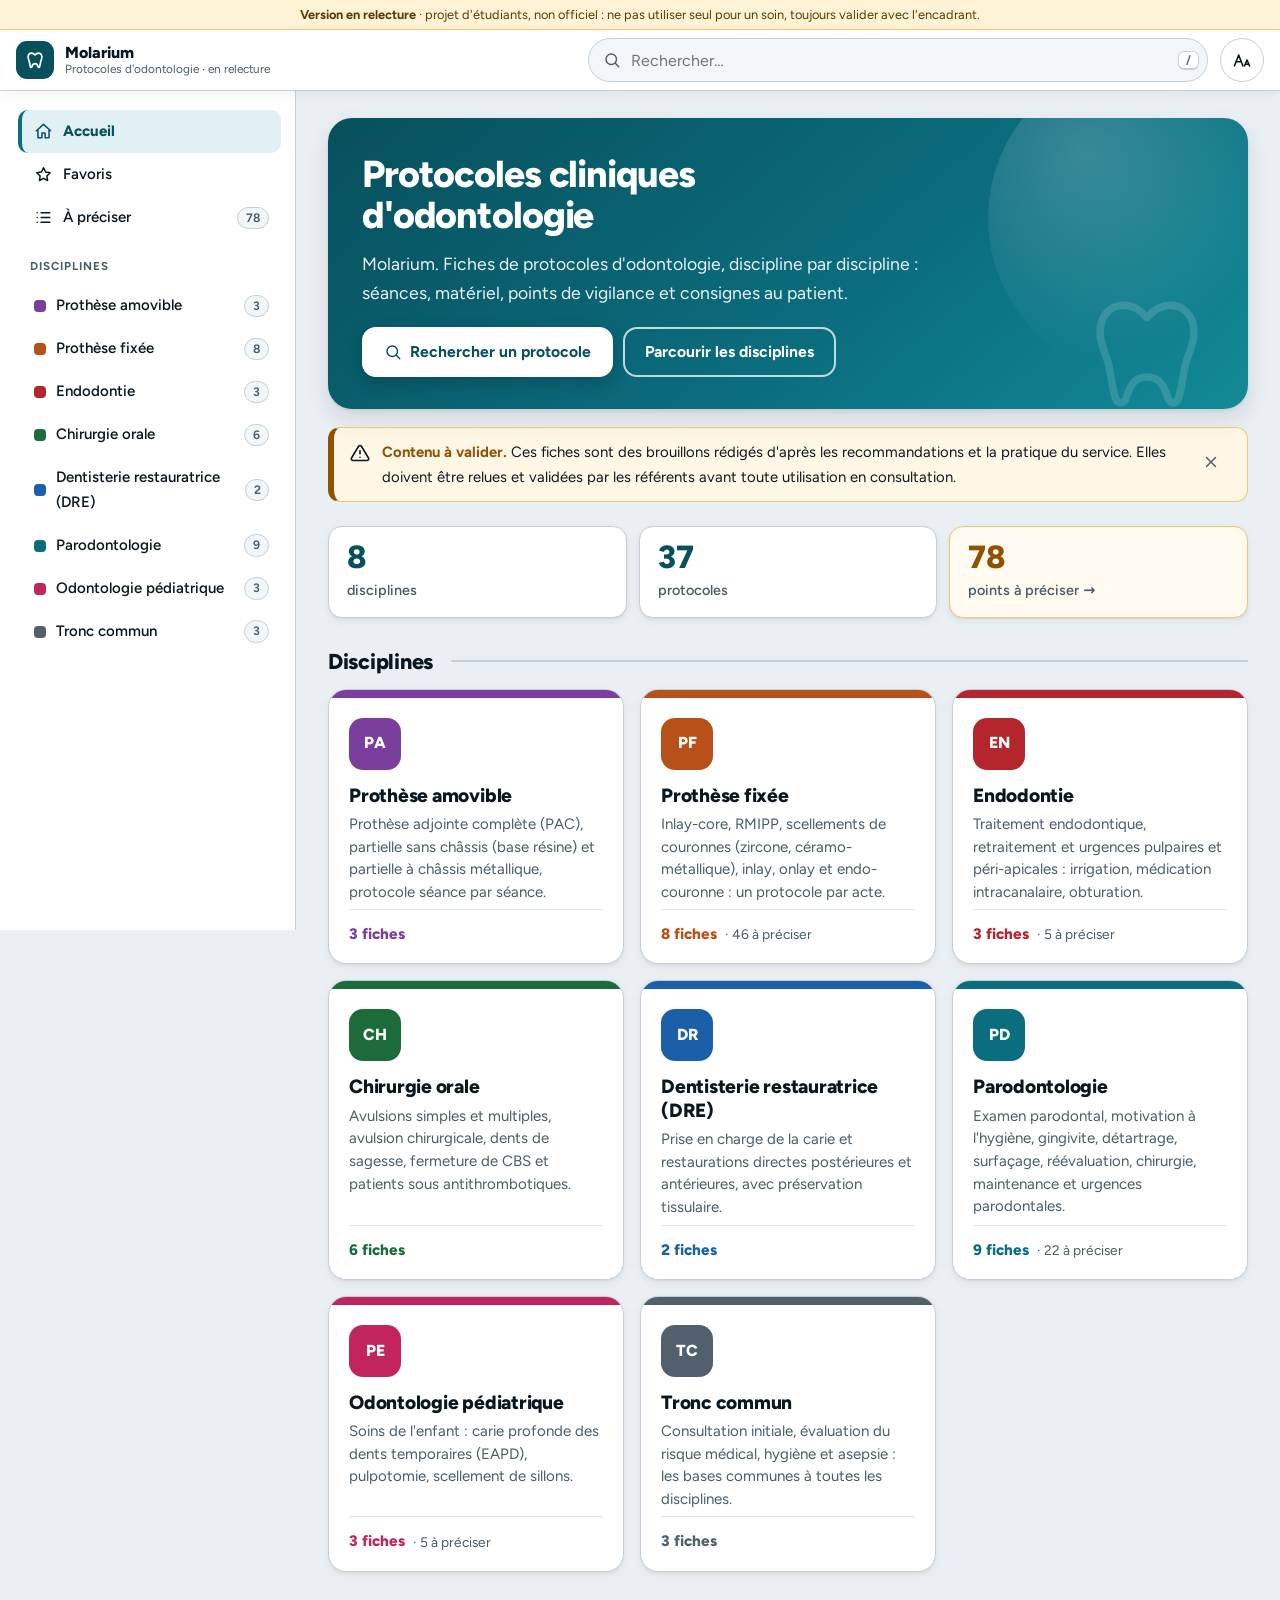
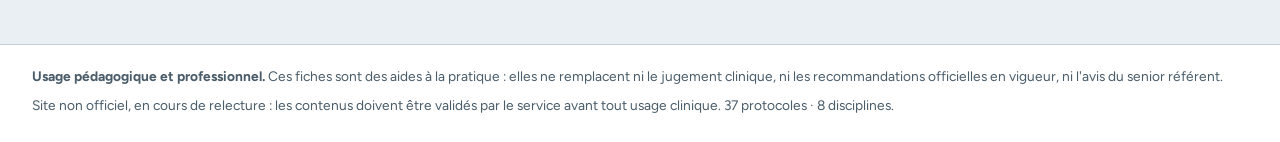
==== commit 23084472: "Add files via upload" ====
--- a/molarium-github (4)/index.html
+++ b/molarium-github (4)/index.html
@@ -11,7 +11,9 @@
   <meta name="apple-mobile-web-app-capable" content="yes">
   <meta name="apple-mobile-web-app-title" content="Molarium">
   <link rel="icon" href="data:image/svg+xml,%3Csvg xmlns='http://www.w3.org/2000/svg' viewBox='0 0 32 32'%3E%3Crect width='32' height='32' rx='8' fill='%230b6e7f'/%3E%3Cpath d='M16 10c-1.3-1.5-3-2.300-4.800-2.300C8.500 7.700 7 10 7 12.800c0 2.300.9 3.700 1.500 5.700.5 2.100.6 4.600 1.300 6.300.3 1 1.500 1 1.800 0 .6-1.500 1-4 4.400-4s3.800 2.500 4.400 4c.3 1 1.500 1 1.800 0 .7-1.700.8-4.200 1.300-6.300.6-2 1.500-3.400 1.500-5.700 0-2.800-1.500-5.100-4.200-5.100-1.800 0-3.500.8-4.800 2.300z' fill='none' stroke='%23fff' stroke-width='1.600' stroke-linejoin='round'/%3E%3C/svg%3E">
+  <link rel="preload" href="css/fonts/figtree-latin-wght-normal.woff2" as="font" type="font/woff2" crossorigin>
   <link rel="stylesheet" href="css/style.css">
+  <link rel="stylesheet" href="css/v3.css">
 </head>
 <body>
   <a class="skip" href="#main">Aller au contenu</a>
@@ -59,6 +61,8 @@
   <script src="data/dre.js"></script>
   <script src="data/parodontologie.js"></script>
   <script src="data/pedodontie.js"></script>
+  <script src="js/motion-mini.js"></script>
+  <script src="js/motion-ui.js"></script>
   <script src="js/app.js"></script>
 </body>
 </html>
--- a/molarium-github (4)/css/style.css
+++ b/molarium-github (4)/css/style.css
@@ -1,3 +1,4 @@
+@font-face{font-family:"Figtree";font-style:normal;font-weight:300 900;font-display:swap;src:url(fonts/figtree-latin-wght-normal.woff2) format("woff2");unicode-range:U+0000-00FF,U+0131,U+0152-0153,U+02BB-02BC,U+02C6,U+02DA,U+02DC,U+0304,U+0308,U+0329,U+2000-206F,U+20AC,U+2122,U+2191,U+2193,U+2212,U+2215,U+FEFF,U+FFFD}
 /* ============ Jetons de design ============ */
 :root{
   color-scheme:light;
@@ -10,7 +11,7 @@
   --shadow-1:0 1px 2px rgba(18,34,45,.05),0 4px 14px rgba(18,34,45,.05);
   --shadow-2:0 2px 6px rgba(18,34,45,.06),0 14px 32px rgba(18,34,45,.10);
   --topbar-h:64px; --tocbar-h:50px; --sidebar-w:296px; --tabbar-h:62px;
-  --font:"Inter",system-ui,-apple-system,"Segoe UI",Roboto,"Helvetica Neue",Arial,sans-serif;
+  --font:"Figtree","Inter",system-ui,-apple-system,"Segoe UI",Roboto,"Helvetica Neue",Arial,sans-serif;
   --d:var(--brand); --scale:1;
 }
 *{box-sizing:border-box}
@@ -491,3 +492,56 @@
 .pcard:hover .go svg{transform:translateX(3px)}
 .pcard .go svg{transition:transform .15s}
 @media (prefers-reduced-motion:reduce){.scroll-hint svg{animation:none}}
+
+/* ---- en-tête de discipline : texte simple, sans carte (pas cliquable) ---- */
+.disc-head{margin:6px 0 4px;padding:0}
+.disc-head h1{margin:0 0 8px;color:var(--d,var(--ink))}
+.disc-head .psum{max-width:70ch;color:var(--muted);margin:0 0 4px}
+.disc-head .scroll-hint{margin-top:10px}
+.list-title{margin-top:18px}
+
+/* ---- finitions : retour tactile et lisibilité ---- */
+.btn,.pcard,.chip,.pchip,.step-n,.icon-btn{-webkit-tap-highlight-color:transparent}
+.btn:active,.icon-btn:active,.pchip:active{transform:scale(.97)}
+.pcard:active{transform:scale(.99)}
+h1,h2,h3{font-feature-settings:"ss01" 0}
+body{font-optical-sizing:auto}
+@media (prefers-reduced-motion:reduce){.btn:active,.icon-btn:active,.pchip:active,.pcard:active{transform:none}}
+
+/* ---- audit du skill UI UX Pro Max : zones tactiles, contraste, animation ---- */
+.progress .bar i{width:100%;transform-origin:left center;transform:scaleX(0);transition:transform .3s cubic-bezier(.22,1,.36,1)}
+.prep-prog .bar i{width:100%;transform-origin:left center;transition:transform .25s cubic-bezier(.22,1,.36,1)}
+.stat b{color:var(--brand-strong)}
+.fav-btn{width:44px;height:44px}
+.reset{min-height:44px;display:inline-flex;align-items:center}
+.banner button{min-width:40px;min-height:40px;display:grid;place-items:center;padding:0}
+.crumbs a{display:inline-flex;align-items:center;min-height:32px;padding:0 2px}
+.pchip{min-height:40px;padding:6px 14px}
+.toc-bar a{min-height:40px;display:inline-flex;align-items:center;padding:6px 14px}
+.toc-side a{padding:9px 12px}
+.sidebar a{min-height:40px}
+.seg button{min-height:40px}
+@media (prefers-reduced-motion:reduce){.progress .bar i,.prep-prog .bar i{transition:none}}
+.card .meta b{color:color-mix(in srgb,var(--d) 82%,#000)}
+.crumbs a{min-height:40px}
+.refs li a{display:inline-block;padding:4px 0}
+.toc-side a{padding:10px 12px}
+
+/* ---- en-tête de fiche plus compact (mobile) ---- */
+.chip.plain,.chip.src{border-radius:12px;white-space:normal;padding:3px 11px;line-height:1.45}
+@media (max-width:640px){
+  .page-head .actions{gap:8px}
+  .page-head .actions .btn.primary{flex:1 1 100%;justify-content:center;min-height:48px;font-size:.98rem}
+  .page-head .actions .btn:not(.primary){flex:1 1 0;justify-content:center;padding:9px 0;min-width:0}
+  .page-head .actions .btn:not(.primary) span{position:absolute;width:1px;height:1px;overflow:hidden;clip:rect(0 0 0 0);white-space:nowrap}
+}
+
+/* ---- accueil : une seule barre de recherche (celle du haut) ---- */
+.hero-cta{display:flex;flex-wrap:wrap;gap:10px;margin-top:4px}
+.hero-btn{display:inline-flex;align-items:center;justify-content:center;gap:8px;min-height:46px;padding:10px 20px;border-radius:999px;border:2px solid rgba(255,255,255,.7);background:transparent;color:#fff;font:inherit;font-size:.98rem;font-weight:650;cursor:pointer;transition:background .15s,transform .1s}
+.hero-btn:hover{background:rgba(255,255,255,.14)}
+.hero-btn:active{transform:scale(.97)}
+.hero-btn.main{background:#fff;border-color:#fff;color:var(--brand-strong);box-shadow:0 8px 24px rgba(0,0,0,.16)}
+.hero-btn.main:hover{background:#f1fafb}
+@media (max-width:620px){.hero-cta{flex-direction:column}.hero-btn{width:100%}}
+.step.done .step-body{transition:opacity .3s}
--- a/molarium-github (4)/css/v3.css
+++ b/molarium-github (4)/css/v3.css
@@ -0,0 +1,226 @@
+/* =====================================================================
+   Molarium v3 — « cartes nettes »
+   Couche de style chargée après style.css : change uniquement la forme.
+   Choix issus du skill UI UX Pro Max : grille de cartes modulaires, hiérarchie
+   par taille / contraste / bordure (pas par la couleur seule), contrastes ≥ 4,5:1,
+   cibles tactiles ≥ 44 px, animations courtes (transform / opacité).
+   Principe : fond gris clair, cartes blanches à bordure visible, en-têtes de
+   section teintés par type, étapes numérotées dans la couleur de la discipline.
+   ===================================================================== */
+:root{
+  --bg:#e9eff3; --surface:#ffffff; --surface-2:#f3f6f8; --ink:#0b1720; --muted:#4a5c69;
+  --line:#c3d0da; --line-soft:#dbe4eb;
+  --radius:16px; --radius-sm:10px;
+  --shadow-1:0 1px 2px rgba(11,23,32,.06),0 3px 10px rgba(11,23,32,.06);
+  --shadow-2:0 2px 4px rgba(11,23,32,.08),0 10px 24px rgba(11,23,32,.10);
+  --info:#1d5fa8; --info-bg:#e8f1fb; --info-line:#a9c9ec;
+  --topbar-h:60px;
+}
+body{background:var(--bg);font-size:1.0625rem;line-height:1.66}
+h1{font-weight:800;letter-spacing:-.03em}
+h2{font-weight:750}
+a{color:var(--brand-strong)}
+
+/* ---------- barre du haut et navigation ---------- */
+.topbar{background:#fff;box-shadow:0 1px 0 var(--line),0 4px 14px rgba(11,23,32,.05);border-bottom:0}
+.brand-mark{width:38px;height:38px;border-radius:11px;background:var(--brand-strong);box-shadow:none}
+.brand-txt strong{font-weight:800}
+.search{background:var(--surface-2);border:1.5px solid var(--line);height:44px}
+.search:focus-within{border-color:var(--brand);background:#fff;box-shadow:0 0 0 4px color-mix(in srgb,var(--brand) 16%,transparent)}
+.icon-btn{background:#fff;border:1.5px solid var(--line)}
+.icon-btn:hover{border-color:var(--brand);background:var(--brand-soft)}
+
+.sidebar{background:#fff;border-right:1.5px solid var(--line)}
+.side-link,.side-disc{border-radius:10px;padding:9px 12px;font-weight:550;border-left:4px solid transparent}
+.side-link:hover,.side-disc:hover{background:var(--surface-2)}
+.side-link.on,.side-disc.on{background:var(--brand-soft);box-shadow:none;color:var(--brand-strong);font-weight:750;border-left-color:var(--brand)}
+.side-disc.on{background:color-mix(in srgb,var(--d,var(--brand)) 11%,#fff);border-left-color:var(--d,var(--brand));color:var(--ink)}
+.side-link .badge,.side-disc .badge{background:var(--surface-2);border:1px solid var(--line);color:var(--muted);font-weight:650}
+.tabbar{background:#fff;border-top:1.5px solid var(--line);box-shadow:0 -4px 14px rgba(11,23,32,.06)}
+
+/* ---------- accueil ---------- */
+.hero{background:linear-gradient(140deg,#07505c 0%,#0b6e7f 60%,#128a96 100%);border-radius:24px;padding:36px 34px 32px;color:#fff;box-shadow:var(--shadow-2);margin-bottom:18px}
+.hero::after{background:radial-gradient(circle at 30% 30%,rgba(255,255,255,.18),rgba(255,255,255,0) 65%)}
+.hero h1{color:#fff;font-weight:800;max-width:17ch;line-height:1.08}
+.hero p{color:rgba(255,255,255,.92);font-size:1.1rem}
+.hero-btn{border:2px solid rgba(255,255,255,.75);color:#fff;font-weight:700;min-height:48px;border-radius:14px;background:transparent}
+.hero-btn:hover{background:rgba(255,255,255,.16)}
+.hero-btn.main{background:#fff;border-color:#fff;color:var(--brand-strong);box-shadow:0 6px 18px rgba(0,0,0,.2)}
+.hero-btn.main:hover{background:#eefafb}
+.hero-tooth{color:rgba(255,255,255,.14)}
+
+.banner{background:#fff7e6;border:1.5px solid var(--warn-line);border-left:6px solid var(--warn);border-radius:12px;color:var(--ink)}
+.banner strong{color:var(--warn)}
+.beta-bar{background:#fff3d6;border-bottom:1.5px solid var(--warn-line);color:#5a3a00}
+
+.stats{display:grid;grid-template-columns:repeat(3,minmax(0,1fr));gap:12px;margin:0 0 6px}
+.stat{background:#fff;border:1.5px solid var(--line);border-radius:14px;box-shadow:var(--shadow-1);padding:14px 18px;min-width:0;display:block}
+.stat b{display:block;font-size:2rem;line-height:1.05;font-weight:800;color:var(--brand-strong)}
+.stat span{font-size:.9rem;color:var(--muted);font-weight:550}
+.stat.link{border-color:var(--warn-line);background:#fffaf0}
+.stat.link b{color:var(--warn)}
+.stat.link:hover{transform:translateY(-2px);border-color:var(--warn)}
+
+.section-title{margin:30px 0 14px;display:flex;align-items:center;gap:12px}
+.section-title h2{font-size:1.35rem;font-weight:800}
+.section-title::after{content:"";flex:1;height:2px;background:var(--line);order:1;border-radius:2px;margin-left:6px}
+.section-title a{order:2;white-space:nowrap}
+
+.grid{grid-template-columns:repeat(auto-fill,minmax(280px,1fr));gap:16px}
+.card{background:#fff;border:1.5px solid var(--line);border-radius:18px;box-shadow:var(--shadow-1);padding:20px 20px 16px;gap:6px;overflow:hidden}
+.card::before{display:block;height:8px;background:var(--d)}
+.card:hover{transform:translateY(-3px);box-shadow:var(--shadow-2);border-color:var(--d)}
+.badge-ico{width:52px;height:52px;border-radius:14px;font-size:1rem;font-weight:800;margin:8px 0 8px;background:var(--d);color:#fff;box-shadow:none}
+.card h3{font-size:1.2rem;font-weight:800}
+.card p{font-size:.94rem;color:var(--muted)}
+.card .meta{margin-top:auto;padding-top:12px;border-top:1.5px solid var(--line-soft);font-size:.86rem}
+.card .meta b{color:var(--d);font-weight:800;font-size:.95rem}
+
+/* ---------- fil d'Ariane, en-têtes ---------- */
+.crumbs{font-size:.86rem;margin-bottom:12px}
+.crumbs a{color:var(--muted);font-weight:550}
+
+.page-head,.disc-head{background:#fff;border:1.5px solid var(--line);border-radius:20px;box-shadow:var(--shadow-1);padding:22px 24px 20px 30px;margin-bottom:18px;position:relative;overflow:hidden}
+.page-head::before{content:"";position:absolute;left:0;top:0;bottom:0;width:10px;background:var(--d);display:block;margin:0;border-radius:0}
+.page-head h1{font-size:clamp(1.7rem,3.8vw,2.4rem);margin-bottom:.3em;font-weight:800}
+.page-head>p{color:#33444f;font-size:1.04rem;max-width:64ch}
+.chips{gap:8px;margin-top:12px}
+.chip{font-size:.82rem;font-weight:650;border-radius:8px;padding:3px 10px;border:1.5px solid var(--line);background:var(--surface-2);color:#33444f;white-space:normal}
+.chip.draft{background:var(--warn-bg);border-color:var(--warn-line);color:var(--warn);font-weight:750}
+.chip.valid{background:var(--ok-bg);border-color:#9bd0ac;color:var(--ok)}
+.chip.plain{background:var(--surface-2);border:1.5px solid var(--line);color:#33444f}
+.chip.src{background:var(--ok-bg);border:1.5px solid #9bd0ac;color:var(--ok);font-weight:650}
+.chip.todo-c{background:var(--warn-bg);border:1.5px dashed var(--warn-line);color:var(--warn)}
+.actions{margin-top:18px;gap:10px;padding-top:16px;border-top:1.5px solid var(--line-soft)}
+.btn{border:1.5px solid var(--line);border-radius:12px;background:#fff;font-weight:650;box-shadow:none}
+.btn:hover{border-color:var(--brand);background:var(--brand-soft);color:var(--brand-strong)}
+.btn.primary{background:var(--brand);border-color:var(--brand);color:#fff;box-shadow:0 4px 12px color-mix(in srgb,var(--brand) 35%,transparent)}
+.btn.primary:hover{background:var(--brand-strong);border-color:var(--brand-strong);color:#fff}
+.btn.on,.btn.fav-on.on{background:var(--brand-soft);border-color:var(--brand);color:var(--brand-strong)}
+
+.pcard{background:#fff;border:1.5px solid var(--line);border-radius:14px;box-shadow:var(--shadow-1);padding:16px 18px 16px 22px}
+.pcard::before{display:block;left:0;top:0;bottom:0;width:8px;border-radius:0;background:var(--d)}
+.pcard:hover{transform:translateY(-2px);box-shadow:var(--shadow-2);border-color:var(--d)}
+.pcard h3{font-size:1.08rem;font-weight:780}
+.pcard .disc{font-size:.74rem;letter-spacing:.08em;text-transform:uppercase;font-weight:800}
+
+/* ---------- sommaire d'une fiche ---------- */
+.toc-bar{background:var(--bg);border-bottom:1.5px solid var(--line);box-shadow:none;gap:8px;padding-top:8px;padding-bottom:8px}
+.toc-bar a{background:#fff;border:1.5px solid var(--line);border-radius:999px;color:#33444f;font-weight:650}
+.toc-bar a.on{background:var(--brand-strong);border-color:var(--brand-strong);color:#fff}
+.toc-side{background:#fff;border:1.5px solid var(--line);border-radius:14px;padding:14px 10px;box-shadow:var(--shadow-1)}
+.toc-side a{border-left:3px solid var(--line-soft);background:none!important;color:#33444f}
+.toc-side a:hover{border-left-color:var(--brand)}
+.toc-side a.on{border-left:3px solid var(--d,var(--brand));color:var(--ink);font-weight:750;background:var(--surface-2)!important}
+
+/* ---------- sections : cartes à en-tête teinté ---------- */
+.acc{background:#fff;border:1.5px solid var(--line);border-radius:16px;box-shadow:var(--shadow-1);margin:0 0 16px;overflow:hidden}
+.acc>summary{padding:14px 18px;gap:12px;background:var(--surface-2);border-bottom:1.5px solid transparent}
+.acc[open]>summary{border-bottom-color:var(--line)}
+.acc>summary:hover{background:#eaf0f4}
+.acc>summary h2{font-size:1.2rem;font-weight:800;letter-spacing:-.015em}
+.acc-ico{width:38px;height:38px;border-radius:11px;background:var(--brand-strong);color:#fff}
+.acc-body{padding:16px 20px 20px}
+.acc>summary .cnt{background:#fff;border:1.5px solid var(--line);color:#33444f;font-weight:700}
+.acc>summary .chev{color:var(--ink)}
+
+/* type de section → couleur d'en-tête */
+.acc.sec-blue{border-left:6px solid var(--info)}
+.acc.sec-blue>summary{background:var(--info-bg)}
+.acc.sec-blue .acc-ico{background:var(--info);color:#fff}
+.acc.sec-ok{border-left:6px solid var(--ok)}
+.acc.sec-ok>summary{background:var(--ok-bg)}
+.acc.sec-ok .acc-ico{background:var(--ok);color:#fff}
+.acc.sec-warn{border-left:6px solid var(--warn)}
+.acc.sec-warn>summary{background:var(--warn-bg)}
+.acc.sec-warn .acc-ico{background:var(--warn);color:#fff}
+.acc.sec-danger{border-left:6px solid var(--danger)}
+.acc.sec-danger>summary{background:var(--danger-bg)}
+.acc.sec-danger .acc-ico{background:var(--danger);color:#fff}
+.acc.sec-grey{border-left:6px solid #6b7c88}
+.acc.sec-grey .acc-ico{background:#5a6b77;color:#fff}
+.acc.alert{background:#fff;border:2px solid var(--danger);border-left-width:8px}
+.acc.alert>summary{background:var(--danger-bg)}
+.acc.alert>summary h2{color:var(--danger)}
+.acc.alert .acc-ico{background:var(--danger);color:#fff}
+.acc.alert li::marker{color:var(--danger)}
+.acc.todo-acc{border:1.5px dashed var(--warn);box-shadow:none;background:#fffaf0}
+.acc.todo-acc>summary{background:var(--warn-bg)}
+.acc.todo-acc .acc-ico{background:var(--warn);color:#fff}
+
+/* déroulement : bandeau plein dans la couleur de la discipline */
+.acc.main-acc{border:2px solid var(--d,var(--brand));box-shadow:var(--shadow-2);background:var(--bg)}
+.acc.main-acc>summary{background:var(--d,var(--brand));color:#fff;padding:16px 20px;border-bottom:0}
+.acc.main-acc>summary:hover{background:color-mix(in srgb,var(--d,var(--brand)) 90%,#000)}
+.acc.main-acc>summary h2{color:#fff;font-size:1.5rem;font-weight:800}
+.acc.main-acc>summary .chev{color:#fff}
+.acc.main-acc>summary .cnt{background:rgba(255,255,255,.2);border-color:rgba(255,255,255,.55);color:#fff}
+.acc.main-acc .acc-ico{background:#fff;color:var(--d,var(--brand))}
+.acc.main-acc .acc-body{padding:16px 16px 20px}
+
+/* ---------- étapes : une carte par étape ---------- */
+.progress-wrap{margin:0 0 6px;padding:0 0 10px;background:var(--bg);box-shadow:none}
+.acc.main-acc .acc-body{padding-top:12px}
+.progress{background:#fff;border:1.5px solid var(--line);border-radius:12px;padding:10px 14px;font-weight:700;color:#33444f}
+.progress .bar{height:10px;background:var(--line-soft)}
+.progress .bar i{background:var(--d,var(--brand))}
+.steps{display:grid;gap:14px}
+.step{display:block;position:relative;padding:0;grid-template-columns:none}
+.step::before{display:none}
+.step-body{background:#fff;border:1.5px solid var(--line);border-top:0;border-radius:16px;box-shadow:var(--shadow-1);padding:16px 20px 18px 28px;position:relative;min-width:0}
+.step-head{padding-left:58px;min-height:46px;margin-bottom:6px}
+.step-body::before{content:"";position:absolute;left:0;top:0;bottom:0;width:8px;border-radius:16px 0 0 16px;background:var(--d,var(--brand))}
+.step-n{position:absolute;left:26px;top:15px;z-index:2;width:44px;height:44px;border:0;background:var(--d,var(--brand));color:#fff;font-size:1.05rem;font-weight:800;box-shadow:0 3px 8px color-mix(in srgb,var(--d,var(--brand)) 40%,transparent)}
+.step-n:hover{filter:brightness(.92)}
+.step.done .step-n{background:var(--ok);box-shadow:none}
+.step.done .step-body{opacity:1;background:#f4faf6;border-color:#9bd0ac}
+.step.done .step-body::before{background:var(--ok)}
+.step.done h3{color:var(--muted)}
+.eyebrow{background:color-mix(in srgb,var(--d,var(--brand)) 13%,#fff);color:color-mix(in srgb,var(--d,var(--brand)) 85%,#000);border-radius:6px;padding:2px 9px;font-size:.72rem;font-weight:800;letter-spacing:.09em;margin-bottom:6px}
+.step h3{font-size:1.26rem;font-weight:800;letter-spacing:-.02em;color:var(--ink)}
+.step-note{color:var(--muted)}
+.step-body ul{margin:.5em 0 .2em}
+.step-body li{margin:.45em 0}
+.step-body li::marker{color:var(--d,var(--brand));font-weight:800}
+.mat{background:var(--info-bg);border:1.5px dashed var(--info);border-radius:12px;padding:10px 14px;margin-top:14px}
+.mat .lbl{color:var(--info);font-weight:800}
+.mat .m{background:#fff;border:1.5px solid var(--info-line);color:var(--ink)}
+.valid{background:var(--ok-bg);border:1.5px solid var(--ok);border-left-width:6px;border-radius:12px;color:var(--ok);padding:10px 14px;font-weight:650}
+.tip{background:#fff6dc;border:1.5px solid var(--warn-line);border-left:6px solid var(--warn);border-radius:12px;padding:10px 14px}
+.reset{margin-top:12px}
+
+/* ---------- tableaux et fenêtres ---------- */
+.rtable,.rtable th,.rtable td{border-color:var(--line)}
+.rtable th{background:var(--surface-2)}
+.prep,.sheet{border-radius:18px;box-shadow:0 24px 60px rgba(11,23,32,.28)}
+
+/* ---------- mobile ---------- */
+@media (max-width:760px){
+  .hero{padding:24px 20px 22px;border-radius:20px}
+  .hero-cta{flex-direction:column}
+  .hero-btn{width:100%}
+  .stats{gap:8px}
+  .stat{padding:10px 12px}
+  .stat b{font-size:1.5rem}
+  .stat span{font-size:.78rem}
+  .grid{gap:12px}
+  .page-head,.disc-head{padding:16px 16px 16px 24px;border-radius:16px}
+  .page-head::before{width:8px}
+  .page-head>p{font-size:.96rem;line-height:1.5}
+  .page-head h1{font-size:1.6rem}
+  .chips{gap:6px;margin-top:10px}
+  .chip{font-size:.78rem}
+  .actions{margin-top:14px;padding-top:12px}
+  .toc-bar{margin-bottom:10px}
+  .acc>summary{padding:12px 14px}
+  .acc>summary h2{font-size:1.1rem}
+  .acc-body{padding:12px 14px 16px}
+  .acc.main-acc>summary h2{font-size:1.3rem}
+  .acc.main-acc .acc-body{padding:12px 10px 16px}
+  .step-body{padding:13px 14px 16px 20px}
+  .step-body::before{width:6px}
+  .step-head{padding-left:50px;min-height:42px}
+  .step-n{left:18px;top:12px;width:40px;height:40px;font-size:.98rem}
+  .step h3{font-size:1.14rem}
+}
+@media print{.step-n{position:static}}
